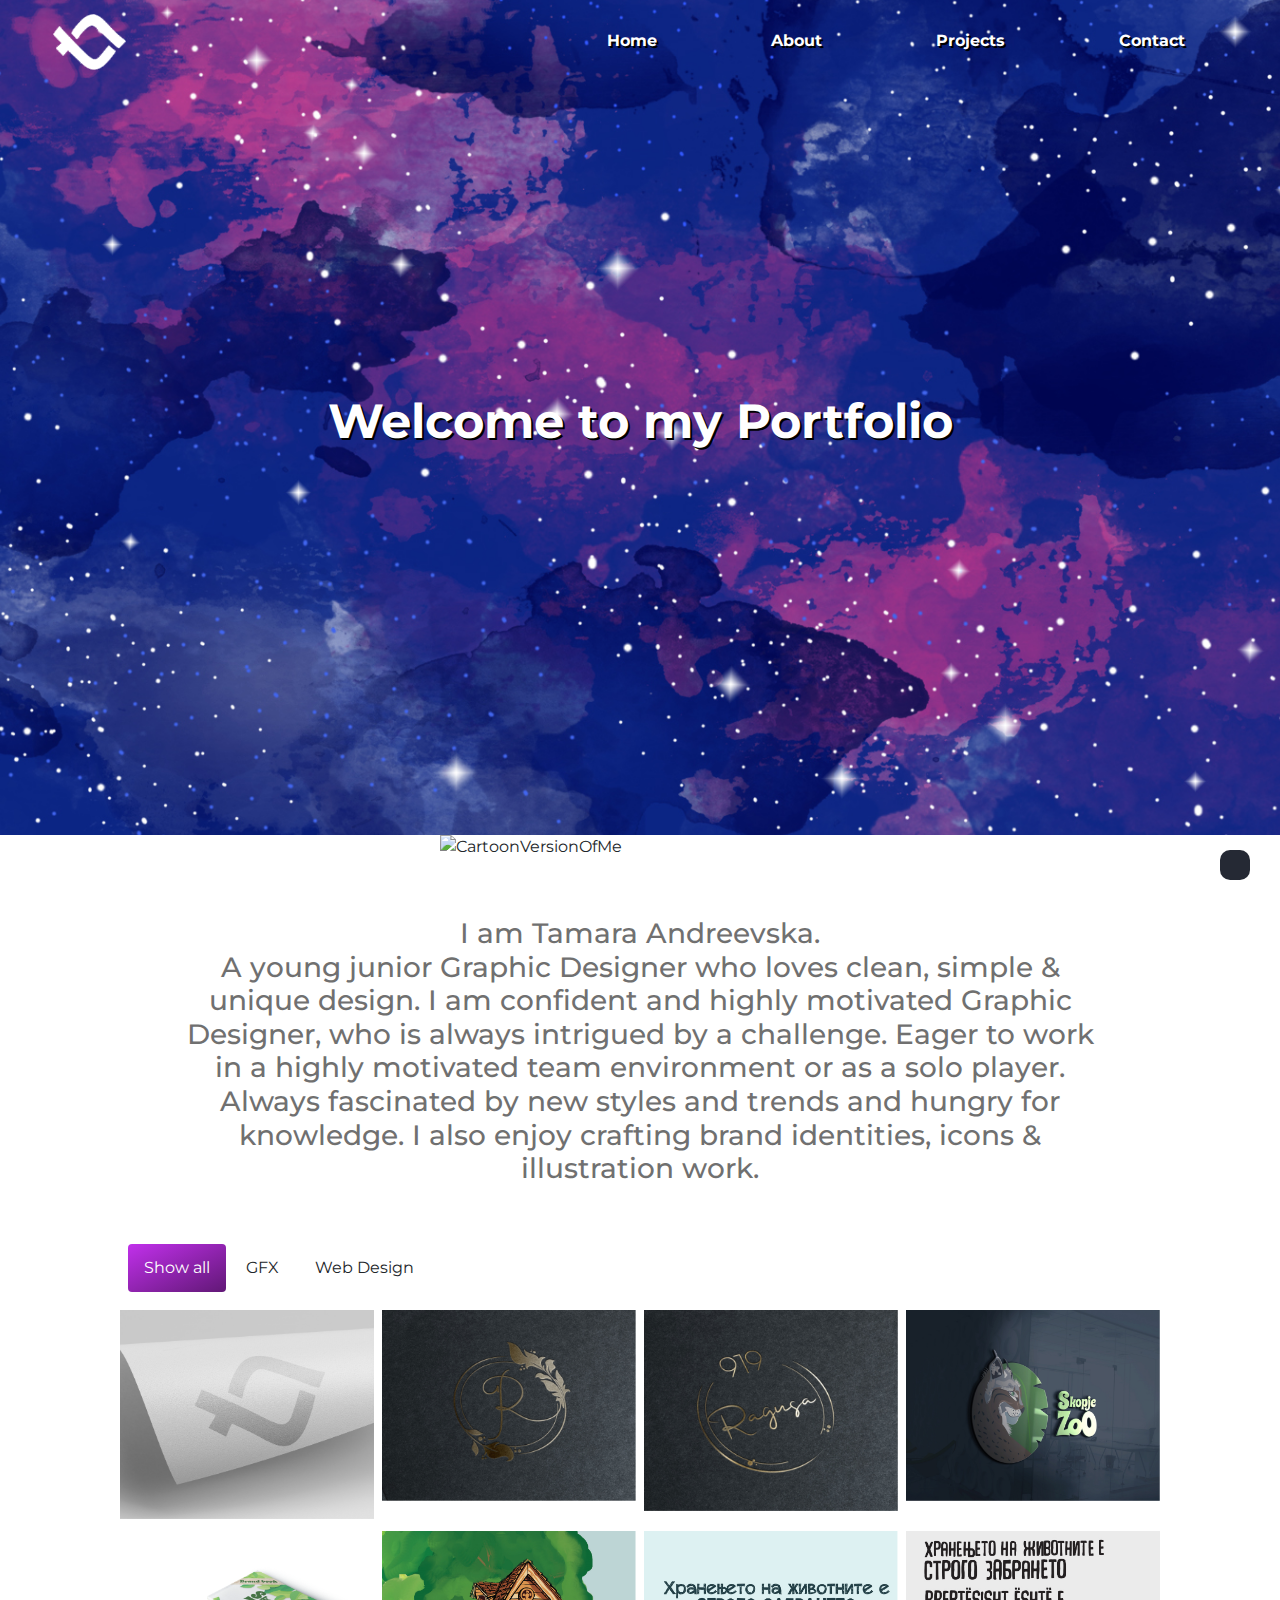
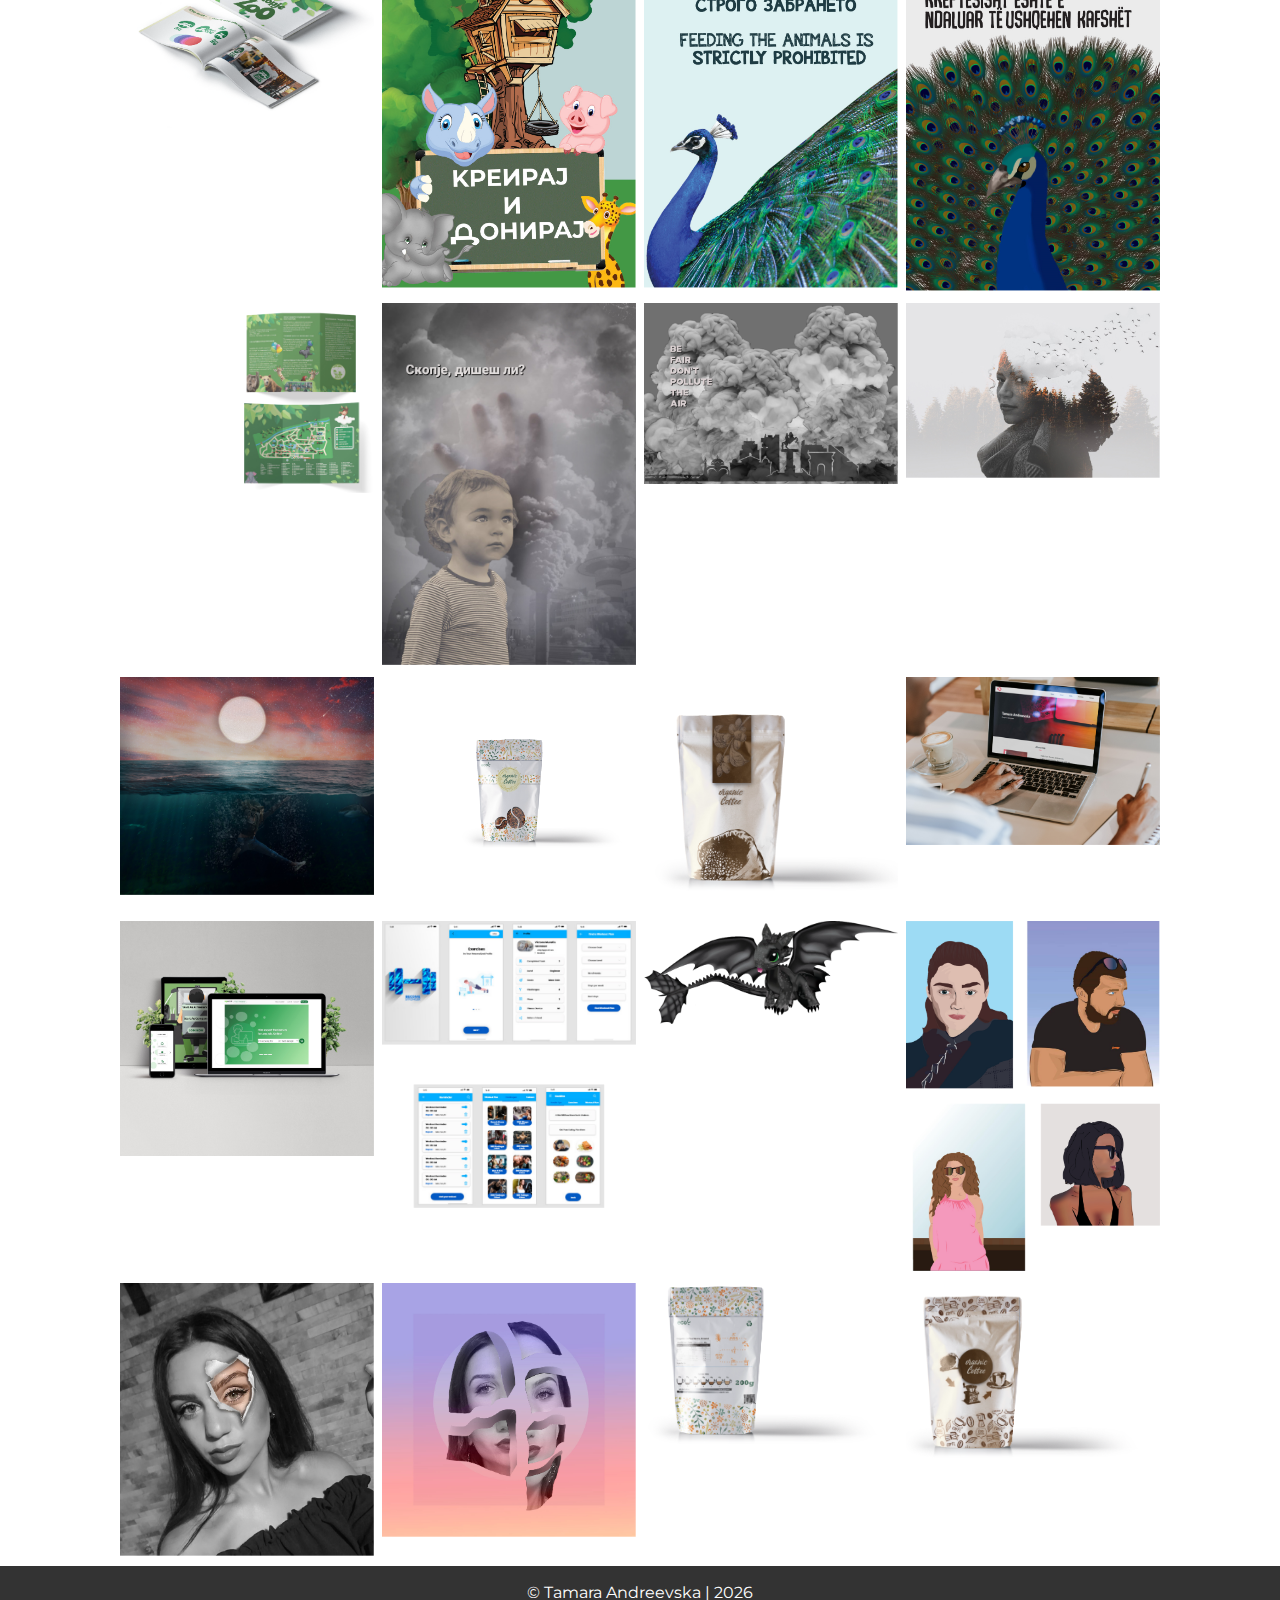
==== index.html @ e4c7a711 "First Commit" ====
<!doctype html>
<html lang="en">

<head>
    <!-- Required meta tags -->
    <meta charset="utf-8">
    <meta name="viewport" content="width=device-width, initial-scale=1, shrink-to-fit=no">

    <!-- Bootstrap CSS -->
    <link rel="stylesheet" href="https://stackpath.bootstrapcdn.com/bootstrap/4.3.1/css/bootstrap.min.css">
    <link rel="stylesheet" href="assets/main.css">
    <script src="https://code.jquery.com/jquery-3.4.1.min.js" integrity="sha256-CSXorXvZcTkaix6Yvo6HppcZGetbYMGWSFlBw8HfCJo=" crossorigin="anonymous"></script>
    <link rel="stylesheet" href="https://kit-free.fontawesome.com/releases/latest/css/free.min.css" media="all">
    <link href="https://fonts.googleapis.com/css?family=Montserrat&display=swap" rel="stylesheet">
    <title>Tamara Andreevska</title>
</head>

<body>
    <nav class="navigation">
        <div class="menu-icon">
            <i class="fa fa-bars fa-2x"></i>
        </div>
        <div class="logo">
            <a href="#top"><img src="assets/imgs/logo.png" class="logoImg"></a>
        </div>
        <div class="menu">
            <ul>
                <li><a href="#top">Home</a></li>
                <li><a href="#about">About</a></li>
                <li><a href="#projects">Projects</a></li>
                <li><a href="contact.html">Contact</a></li>
            </ul>
        </div>
    </nav>
    <section class="hero" id="image-head">
        <div class="container">
            <div class="col mx-auto d-flex justify-content-center">Welcome to my Portfolio</div>
        </div>
    </section>
    <section class="about" id="about">
        <div class="container">
            <div class="row d-flex justify-content-center">
                <img src="assets/imgs/klep2.gif" alt="CartoonVersionOfMe">
                <div class="row d-flex justify-content-center">
                    <h3 class="justify-content-center">
                        I am Tamara Andreevska.<br> A young junior Graphic Designer who loves clean, simple & unique design. I am confident and highly motivated Graphic Designer, who is always intrigued by a challenge. Eager to work in a highly motivated
                        team environment or as a solo player. Always fascinated by new styles and trends and hungry for knowledge. I also enjoy crafting brand identities, icons & illustration work.

                    </h3>
                </div>
            </div>

    </section>

    <section class="projects">
        <!-- <div class="row">
            <div class="column">
                <img src="https://picsum.photos/100/500">
                <img src="https://picsum.photos/400/250">
                <img src="https://picsum.photos/220/310">
                <img src="https://picsum.photos/270/350">

            </div>
            <div class="column">
                <img src="https://picsum.photos/100/300">
                <img src="https://picsum.photos/300/300">
                <img src="https://picsum.photos/290/300">
                <img src="https://picsum.photos/210/300">
            </div>
            <div class="column">
                <img src="https://picsum.photos/90/400">
                <img src="https://picsum.photos/400/265">
                <img src="https://picsum.photos/200/700">
            </div>
            <div class="column">
                <img src="http://lorempixel.com/400/200/sports/Dummy-Text">
                <img src="https://picsum.photos/200/300">
                <img src="https://picsum.photos/200/300">
                <img src="https://picsum.photos/200/300">
            </div>
        </div> -->
        <section id="projects"></section>
        <div id="myBtnContainer">
            <button class="btn active" onclick="filterSelection('all')"> Show all</button>
            <button class="btn" onclick="filterSelection('gfx')"> GFX</button>
            <button class="btn" onclick="filterSelection('webDesign')"> Web Design</button>
        </div>

        <!-- Portfolio Gallery Grid -->
        <div class="row">
            <div class="column gfx">
                <div class="content">

                    <img src="assets/imgs/projectThumbs/Component 1 – 1.png" alt="gfx" style="width:100%; height: 90%;">
                </div>
            </div>
            <div class="column gfx">
                <div class="content">
                    <img src="assets/imgs/projectThumbs/Group 6.png" alt="gfx" style="width:100%">
                </div>
            </div>

            <div class="column gfx">
                <div class="content">
                    <img src="assets/imgs/projectThumbs/Group 8.png" alt="gfx" style="width:100%">
                </div>
            </div>
            <div class="column gfx">
                <div class="content">
                    <img src="assets/imgs/projectThumbs/Group 10.png" alt="gfx" style="width:100%">
                </div>
            </div>
            <div class="column gfx">
                <div class="content">
                    <img src="assets/imgs/projectThumbs/Group 13.png" alt="gfx" style="width:100%">
                </div>
            </div>
            <div class="column gfx">
                <div class="content">
                    <img src="assets/imgs/projectThumbs/Group 14.png" alt="gfx" style="width:100%">
                </div>
            </div>
            <div class="column gfx">
                <div class="content">
                    <img src="assets/imgs/projectThumbs/Group 16.png" alt="gfx" style="width:100%">
                </div>
            </div>
            <div class="column gfx">
                <div class="content">
                    <img src="assets/imgs/projectThumbs/Group 17.png" alt="gfx" style="width:100%">
                </div>
            </div>
            <div class="column gfx">
                <div class="content">
                    <img src="assets/imgs/projectThumbs/Group 23.png" alt="gfx" style="width:100%">
                </div>
            </div>
            <div class="column gfx">
                <div class="content">
                    <img src="assets/imgs/projectThumbs/Group 24.png" alt="gfx" style="width:100%">
                </div>
            </div>
            <div class="column gfx">
                <div class="content">
                    <img src="assets/imgs/projectThumbs/Group 25.png" alt="gfx" style="width:100%">
                </div>
            </div>
            <div class="column gfx">
                <div class="content">
                    <img src="assets/imgs/projectThumbs/Group 27.png" alt="gfx" style="width:100%">
                </div>
            </div>
            <div class="column gfx">
                <div class="content">
                    <img src="assets/imgs/projectThumbs/Group 28.png" alt="gfx" style="width:100%">
                </div>
            </div>
            <div class="column gfx">
                <div class="content">
                    <img src="assets/imgs/projectThumbs/Group 31.png" alt="gfx" style="width:100%">
                </div>
            </div>
            <div class="column gfx">
                <div class="content">
                    <img src="assets/imgs/projectThumbs/Group 37.png" alt="gfx" style="width:100%">
                </div>
            </div>
            <div class="column webDesign">
                <div class="content">
                    <img src="assets/imgs/projectThumbs/Group 50.png" alt="webDesign" style="width:100%">
                </div>
            </div>
            <div class="column webDesign">
                <div class="content">
                    <img src="assets/imgs/projectThumbs/Group 53.png" alt="webDesign" style="width:100%">
                </div>
            </div>
            <div class="column webDesign">
                <div class="content">
                    <img src="assets/imgs/projectThumbs/Group 71.png" alt="webDesign" style="width:100%">
                </div>
            </div>
            <div class="column gfx">
                <div class="content">
                    <img src="assets/imgs/projectThumbs/Group 73.png" alt="gfx" style="width:100%">
                </div>
            </div>
            <div class="column gfx">
                <div class="content">
                    <img src="assets/imgs/projectThumbs/Group 82.png" alt="gfx" style="width:100%">
                </div>
            </div>
            <div class="column gfx">
                <div class="content">
                    <img src="assets/imgs/projectThumbs/Group 84.png" alt="gfx" style="width:100%">
                </div>
            </div>
            <div class="column gfx">
                <div class="content">
                    <img src="assets/imgs/projectThumbs/Group 85.png" alt="gfx" style="width:100%">
                </div>
            </div>
            <div class="column gfx">
                <div class="content">
                    <img src="assets/imgs/projectThumbs/Group 90.png" alt="gfx" style="width:100%">
                </div>
            </div>
            <div class="column gfx">
                <div class="content">
                    <img src="assets/imgs/projectThumbs/Group 94.png" alt="gfx" style="width:100%">
                </div>
            </div>
            <!-- END GRID -->
        </div>

    </section>
    <button onclick="topFunction()" id="toTop" title="Go to top" style="display: block;"><i class="fas fa-arrow-up" aria-hidden="true"></i></button>
    <footer class="text-center">
        <p class="text-center">© Tamara Andreevska |
            <script type="text/javascript">
                document.write(new Date().getFullYear());
            </script>
        </p>
    </footer>

    <!-- Optional JavaScript -->
    <script src="assets/main.js"></script>
    <!-- jQuery first, then Popper.js, then Bootstrap JS -->
    <script src="https://code.jquery.com/jquery-3.3.1.slim.min.js"></script>
    <script src="https://cdnjs.cloudflare.com/ajax/libs/popper.js/1.14.7/umd/popper.min.js"></script>
    <script src="https://stackpath.bootstrapcdn.com/bootstrap/4.3.1/js/bootstrap.min.js"></script>
</body>

</html>
---- assets/main.css ----
html {
    scroll-behavior: smooth;
}

body {
    padding: 0;
    margin: 0;
    font-family: 'Montserrat', sans-serif;
}


/* Nav Start */

nav {
    background: none;
    /* position: fixed; */
    width: 100%;
    /* z-index: 1000000; */
    line-height: 50px;
    margin-bottom: -8%;
}

.menu-icon {
    line-height: 60px;
    width: 100%;
    background: #000;
    text-align: right;
    box-sizing: border-box;
    padding: 15px 24px;
    cursor: pointer;
    color: #fff;
    display: none;
}

.logo {
    /* line-height: 50px; */
    /* position: fixed; */
    float: left;
    margin: 10px 46px;
    color: #fff;
    font-weight: bold;
    font-size: 20px;
    letter-spacing: 2px;
}

.logo img {
    width: 70%;
}

.logoImg {
    transition: all ease-in-out 600ms;
}

nav ul {
    /* line-height: 50px; */
    list-style: none;
    background: rgba(0, 0, 0, 0);
    overflow: hidden;
    color: #fff;
    padding: 0;
    text-align: right;
    margin: 0;
    padding-right: 40px;
    transition: 1s;
}

nav ul li {
    display: inline-block;
    padding: 16px 40px;
}

nav ul li a {
    font-weight: 700;
    text-decoration: none;
    color: #fff;
    font-size: 16px;
    text-shadow: 2px 2px 0px #000;
    padding: 10px 15px;
    border-radius: 5px;
}

nav ul li a:hover {
    text-decoration: none!important;
    color: #fff;
}


/* Nav End */


/* Hero Section Start */

.hero {
    /* margin-top: 805px!important; */
    width: 100%!important;
    height: 95vh!important;
    color: #fff;
    font-size: 3rem;
    padding-top: 45vh;
    text-shadow: 2px 2px 0px #000;
    font-weight: 700;
    background-image: url('/assets/imgs/heroBg1.jpg');
    background-position: center center;
    background-size: cover;
    background-repeat: no-repeat;
}


/* Hero End */


/* About start */

.about img {
    width: 400px;
    height: auto;
}

.about h3 {
    padding: 0 10%;
    text-align: center;
    color: #707070;
    margin: 5% 0;
}


/* About End */


/* Projects Start */

.projects {
    padding: 0 10%;
}

.projects .row {
    display: flex;
    flex-wrap: wrap;
    padding: 0 2px;
}


/* Create four equal columns that sits next to each other */

.projects .column {
    flex: 25%;
    max-width: 25%;
    padding: 0 2px;
}

.projects .column img {
    margin-top: 8px;
    vertical-align: middle;
    width: 100%;
}


/* Responsive layout - makes a two column-layout instead of four columns */

@media screen and (max-width: 800px) {
    .projects .column {
        flex: 50%;
        max-width: 50%;
    }
}


/* Responsive layout - makes the two columns stack on top of each other instead of next to each other */

@media screen and (max-width: 600px) {
    .projects .column {
        flex: 100%;
        max-width: 100%;
    }
}

.projects .row {
    margin: 4px -16px;
}


/* Add padding BETWEEN each column (if you want) */

.projects .row,
.projects .row>.projects.column {
    padding: 4px;
}


/* Create three equal columns that floats next to each other */

.projects .column {
    float: left;
    width: 33.33%;
    display: none;
    /* Hide columns by default */
}


/* Clear floats after rows */

.projects .row:after {
    content: "";
    display: table;
    clear: both;
}


/* Content */

.projects .content {
    background-color: white;
    padding: 2px;
}


/* The "show" class is added to the filtered elements */

.projects .show {
    display: block;
}


/* Style the buttons */

.projects .btn {
    border: none;
    outline: none;
    padding: 12px 16px;
    background-color: white;
    cursor: pointer;
}


/* Add a grey background color on mouse-over */

.projects .btn:hover {
    background: rgba(195, 48, 235, 0.5)
}


/* Add a dark background color to the active button */

.projects .btn.active {
    background-image: linear-gradient(to bottom right, #c130eb, #611876);
    color: #fff;
}


/* Footer Start */

footer {
    height: 50px;
    background: #333;
    color: #fff;
    padding: 15px 0;
    width: 100%;
}

footer p {
    margin: 0;
}


/* To top */

#toTop {
    display: none;
    position: fixed;
    bottom: 20px;
    right: 30px;
    z-index: 99;
    border: none;
    outline: none;
    background-color: #252934;
    color: white;
    cursor: pointer;
    padding: 15px;
    border-radius: 10px;
    font-size: 18px;
}
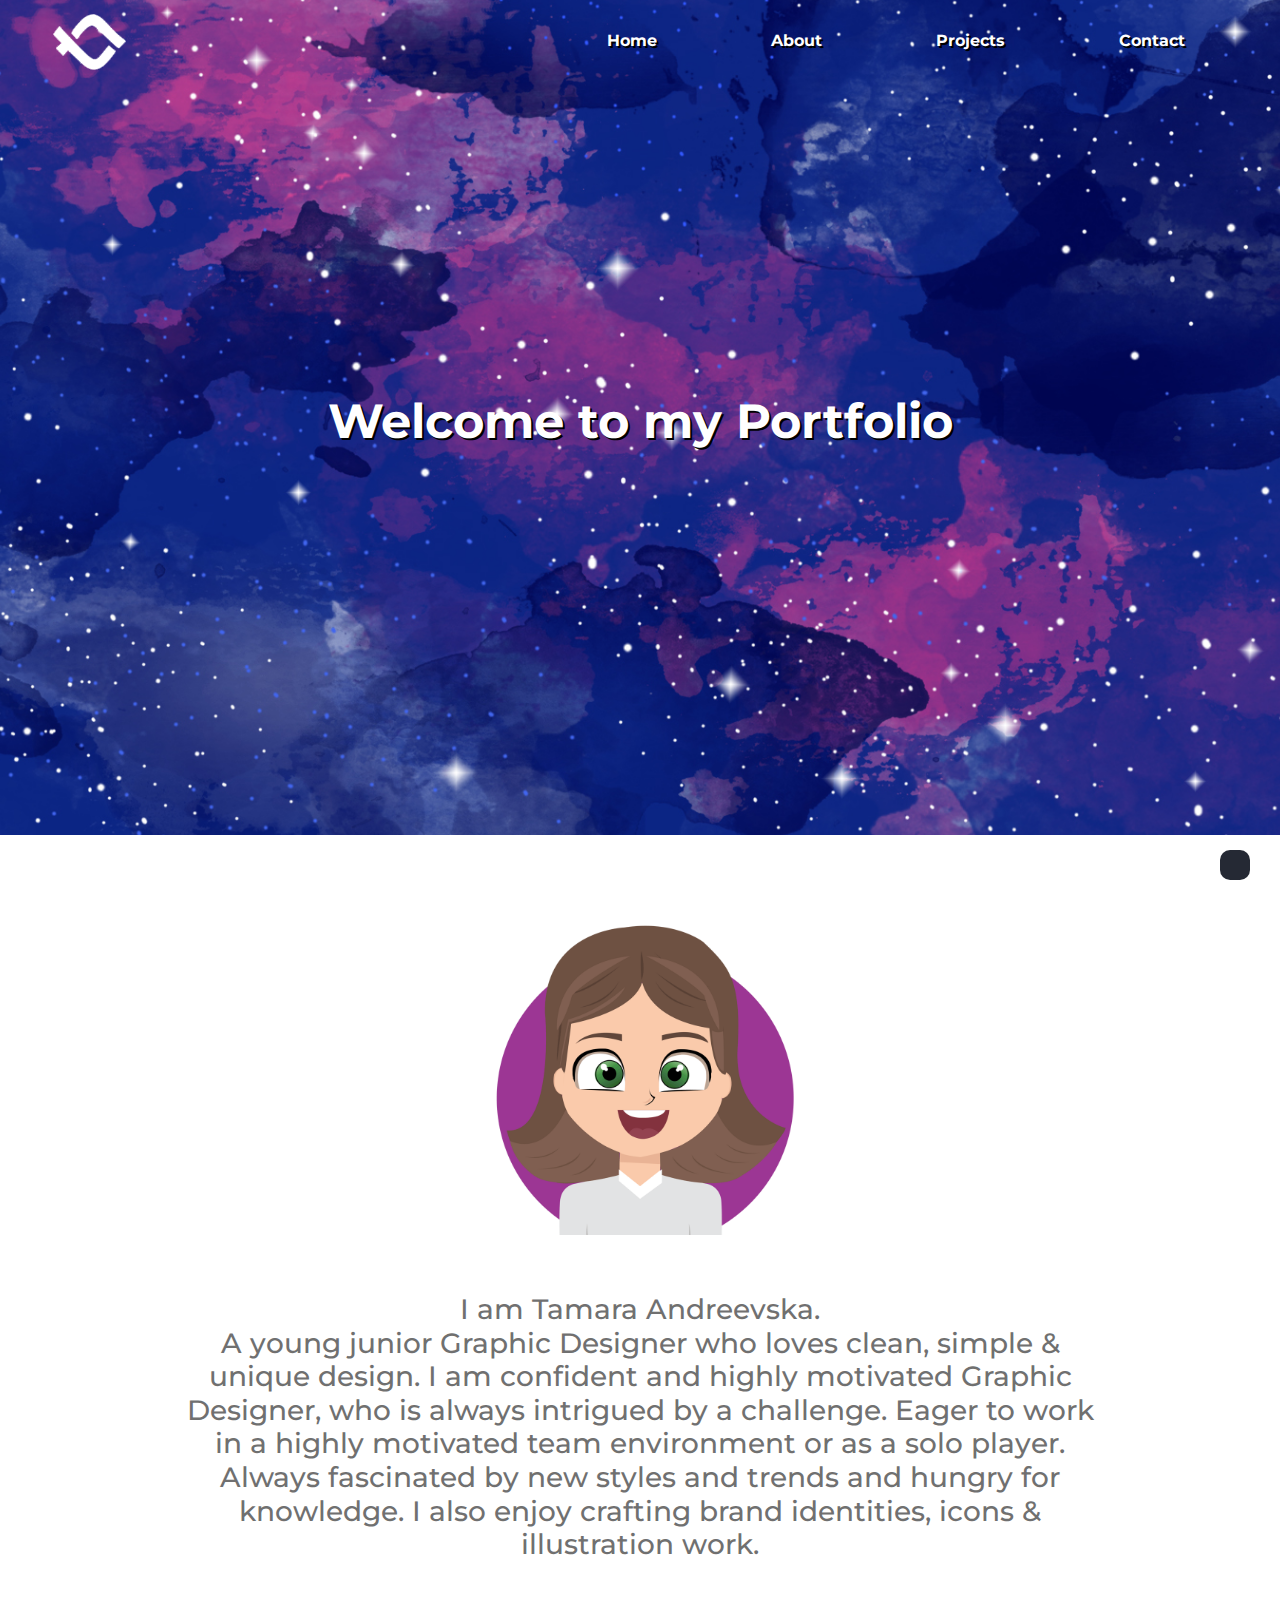
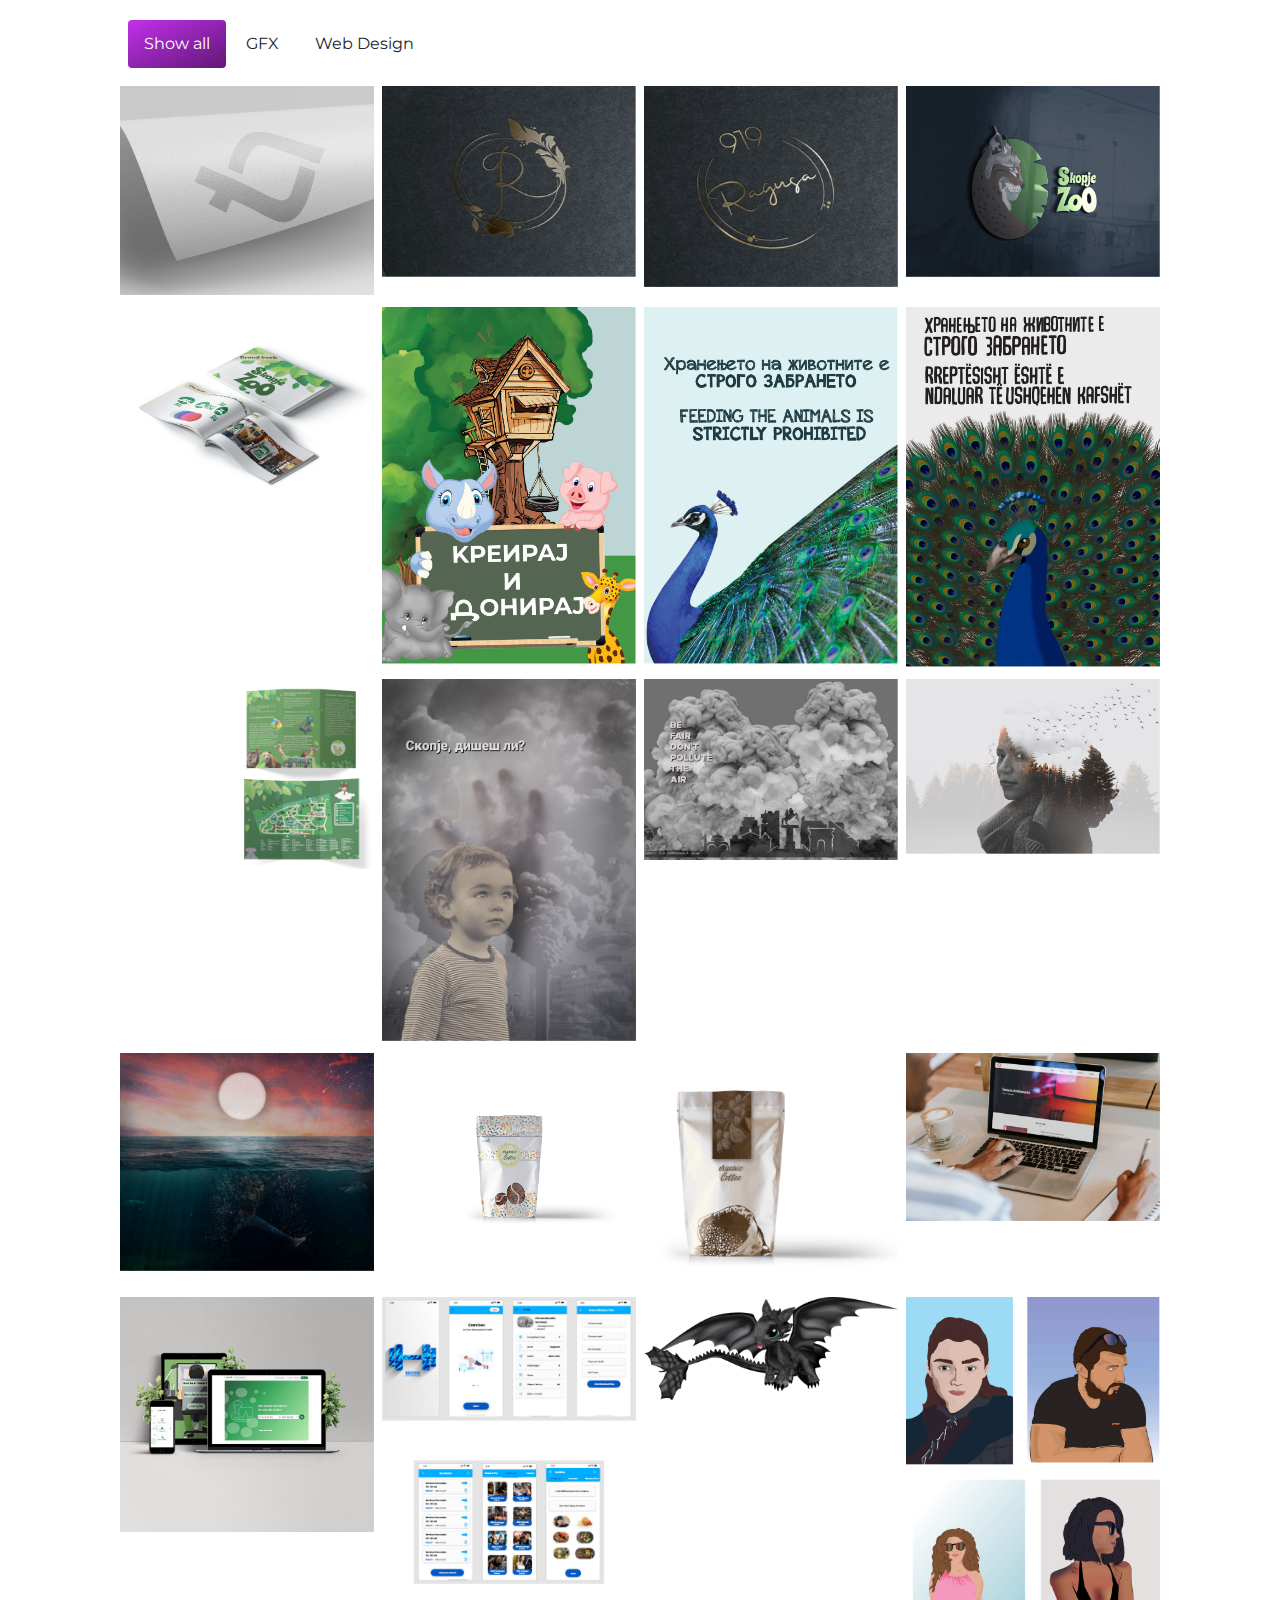
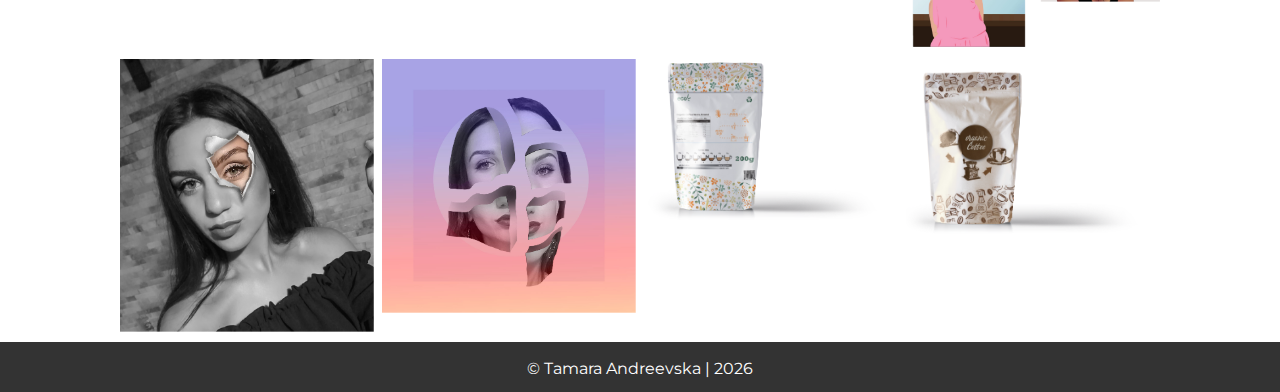
==== commit f34a2a9f: "Update index.html" ====
--- a/index.html
+++ b/index.html
@@ -40,7 +40,7 @@
     <section class="about" id="about">
         <div class="container">
             <div class="row d-flex justify-content-center">
-                <img src="assets/imgs/klep2.gif" alt="CartoonVersionOfMe">
+                <img src="assets/imgs/KLEP2.gif" alt="CartoonVersionOfMe">
                 <div class="row d-flex justify-content-center">
                     <h3 class="justify-content-center">
                         I am Tamara Andreevska.<br> A young junior Graphic Designer who loves clean, simple & unique design. I am confident and highly motivated Graphic Designer, who is always intrigued by a challenge. Eager to work in a highly motivated
@@ -231,4 +231,4 @@
     <script src="https://stackpath.bootstrapcdn.com/bootstrap/4.3.1/js/bootstrap.min.js"></script>
 </body>
 
-</html>+</html>
